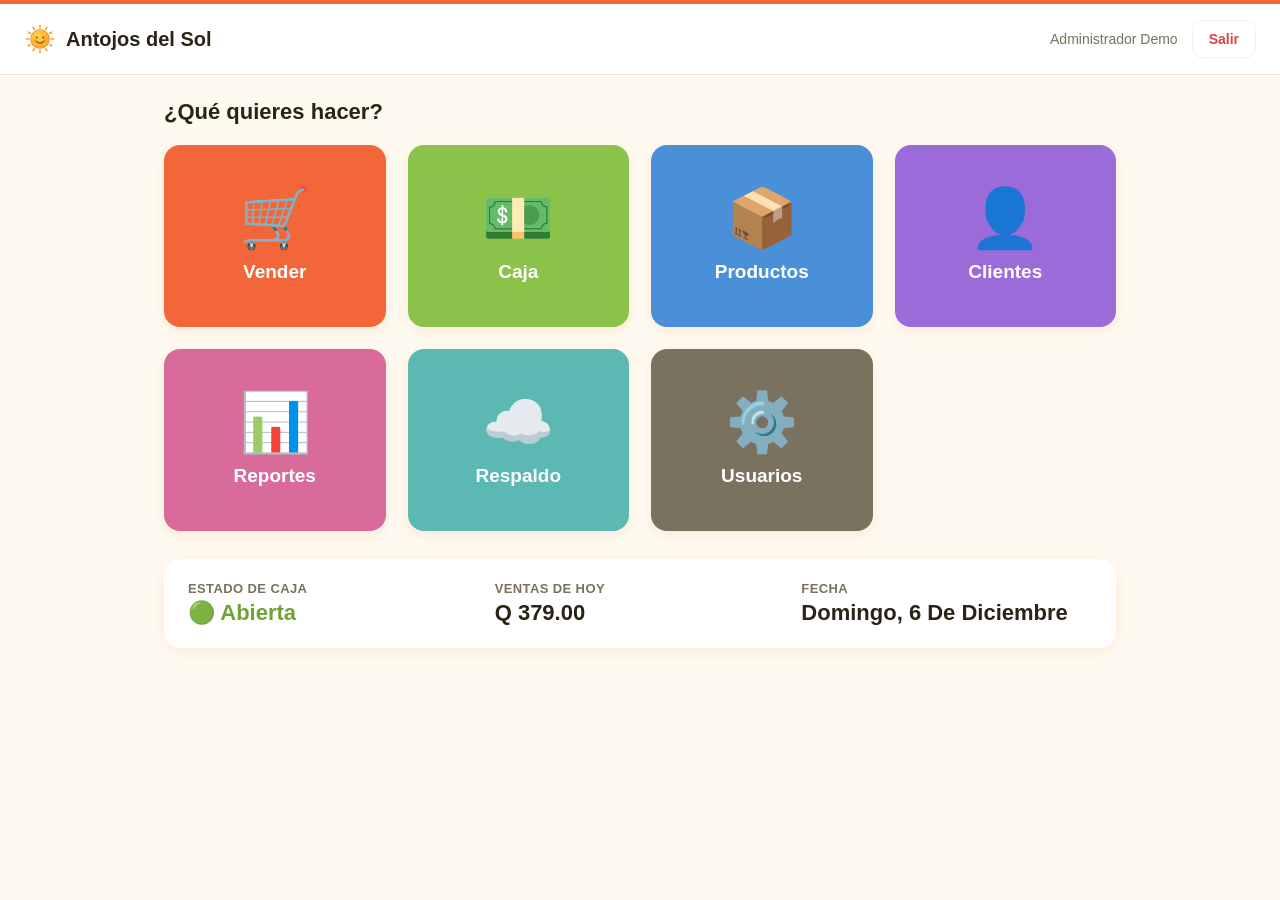
==== index.html @ 542bcf01 "Demo Antojos del Sol: POS rapido sin codigos de vendedor, 14 productos con ilustraciones Co-Authored" ====
<!DOCTYPE html>
<html lang="es">
<head>
  <meta charset="UTF-8" />
  <meta name="viewport" content="width=device-width, initial-scale=1, maximum-scale=1, user-scalable=no, viewport-fit=cover" />
  <title>Antojos del Sol - Control de Ventas</title>

  <link rel="manifest" href="manifest.json" />
  <meta name="theme-color" content="#f2663a" />

  <!-- Soporte específico para "Agregar a inicio" en iOS/Safari -->
  <meta name="apple-mobile-web-app-capable" content="yes" />
  <meta name="apple-mobile-web-app-status-bar-style" content="black-translucent" />
  <meta name="apple-mobile-web-app-title" content="Antojos del Sol" />
  <link rel="apple-touch-icon" href="icons/icon-192.png" />

  <link rel="stylesheet" href="css/styles.css" />
</head>
<body>
  <div class="pantalla-login">
    <div class="tarjeta-login">
      <div class="tarjeta-login__logo">
        <img src="icons/logo.png" alt="Antojos del Sol" class="logo-imagen" />
      </div>
      <h1 id="titulo-app">Iniciar sesión</h1>
      <p class="subtitulo" id="subtitulo-app">Antojos del Sol</p>

      <!-- Login normal -->
      <form id="form-login" class="oculto">
        <div class="mensaje-error" id="error-login"></div>

        <div class="campo">
          <label for="login-usuario">Usuario</label>
          <input type="text" id="login-usuario" autocomplete="username" autocapitalize="none" required />
        </div>

        <div class="campo">
          <label for="login-password">Contraseña</label>
          <input type="password" id="login-password" autocomplete="current-password" required />
        </div>

        <button type="submit" class="boton boton-primario">Entrar</button>
      </form>

      <!-- Primer arranque: crear cuenta de dueña -->
      <form id="form-setup" class="oculto">
        <div class="mensaje-error" id="error-setup"></div>

        <div class="campo">
          <label for="setup-nombre">Tu nombre</label>
          <input type="text" id="setup-nombre" autocomplete="name" required />
        </div>

        <div class="campo">
          <label for="setup-usuario">Usuario</label>
          <input type="text" id="setup-usuario" autocomplete="username" autocapitalize="none" required />
        </div>

        <div class="campo">
          <label for="setup-password">Contraseña</label>
          <input type="password" id="setup-password" autocomplete="new-password" required />
        </div>

        <div class="campo">
          <label for="setup-password-confirma">Confirmar contraseña</label>
          <input type="password" id="setup-password-confirma" autocomplete="new-password" required />
        </div>

        <button type="submit" class="boton boton-primario">Crear cuenta y entrar</button>
      </form>

      <p class="pie-login">Versión de demostración · Administrador: <b>demo</b> / <b>demo</b> · Cajero: <b>caja</b> / <b>caja</b></p>
      <p class="pie-login"><button type="button" id="boton-restablecer-demo" style="background:none;border:0;color:inherit;text-decoration:underline;font-size:inherit;padding:0">Restablecer datos de ejemplo</button></p>
    </div>
  </div>

  <script src="js/sha256.js"></script>
  <script src="js/db.js"></script>
  <script src="js/auth.js"></script>
  <script src="js/demo-seed.js"></script>
  <script src="js/app.js"></script>
  <script src="js/registrar-sw.js"></script>
</body>
</html>
---- css/styles.css ----
:root {
  --color-primario: #f2663a;       /* naranja Antojos del Sol, suavizado */
  --color-primario-oscuro: #d4502a;
  --color-acento: #8bc34a;          /* verde claro del logo */
  --color-acento-oscuro: #6fa332;
  --color-fondo: #fffaf0;           /* crema cálido, no blanco frío */
  --color-superficie: #ffffff;
  --color-texto: #2b2416;
  --color-texto-suave: #7a715f;
  --color-borde: #f0e4c8;
  --color-error: #d64545;
  --color-error-fondo: #fdeceb;
  --radio: 16px;
  --sombra: 0 4px 14px rgba(200, 90, 40, 0.10);
}

* {
  box-sizing: border-box;
}

.oculto {
  display: none !important;
}

html, body {
  height: 100%;
  margin: 0;
}

body {
  font-family: -apple-system, BlinkMacSystemFont, "Segoe UI", Roboto, sans-serif;
  background: var(--color-fondo);
  color: var(--color-texto);
  -webkit-tap-highlight-color: transparent;
  overscroll-behavior: none;
  user-select: none;
}

button, input, select {
  font-family: inherit;
}

/* ---------- Login ---------- */

.pantalla-login {
  min-height: 100vh;
  display: flex;
  align-items: center;
  justify-content: center;
  padding: 24px;
}

.tarjeta-login {
  width: 100%;
  max-width: 440px;
  background: var(--color-superficie);
  border-radius: var(--radio);
  box-shadow: var(--sombra);
  padding: 40px 36px;
}

.tarjeta-login__logo {
  text-align: center;
  margin-bottom: 8px;
}

.tarjeta-login__logo .icono {
  font-size: 48px;
  line-height: 1;
}

.logo-imagen {
  width: 84px;
  height: 84px;
  border-radius: 50%;
  object-fit: cover;
  box-shadow: var(--sombra);
}

.logo-imagen--header {
  width: 32px;
  height: 32px;
  border-radius: 50%;
  object-fit: cover;
  flex-shrink: 0;
}

.tarjeta-login h1 {
  text-align: center;
  font-size: 24px;
  margin: 8px 0 4px;
}

.tarjeta-login .subtitulo {
  text-align: center;
  color: var(--color-texto-suave);
  font-size: 15px;
  margin: 0 0 28px;
}

.campo {
  margin-bottom: 18px;
}

.campo label {
  display: block;
  font-size: 14px;
  font-weight: 600;
  margin-bottom: 6px;
  color: var(--color-texto);
}

.campo input,
.campo select {
  width: 100%;
  padding: 16px 16px;
  font-size: 17px;
  border: 1.5px solid var(--color-borde);
  border-radius: 10px;
  background: var(--color-fondo);
  color: var(--color-texto);
  outline: none;
  transition: border-color 0.15s ease;
}

.campo input:focus,
.campo select:focus {
  border-color: var(--color-primario);
  background: var(--color-superficie);
}

.boton {
  display: block;
  width: 100%;
  padding: 17px;
  font-size: 17px;
  font-weight: 700;
  border: none;
  border-radius: 10px;
  cursor: pointer;
  touch-action: manipulation;
}

.boton-primario {
  background: var(--color-primario);
  color: #fff;
  margin-top: 8px;
}

.boton-primario:active {
  background: var(--color-primario-oscuro);
}

.boton-secundario {
  background: transparent;
  color: var(--color-primario);
  margin-top: 10px;
}

.mensaje-error {
  background: var(--color-error-fondo);
  color: var(--color-error);
  padding: 12px 14px;
  border-radius: 10px;
  font-size: 14px;
  margin-bottom: 18px;
  display: none;
}

.mensaje-error.visible {
  display: block;
}

.pie-login {
  text-align: center;
  margin-top: 22px;
  font-size: 13px;
  color: var(--color-texto-suave);
}

/* ---------- App shell (header + nav) ---------- */

.app-shell {
  min-height: 100vh;
  display: flex;
  flex-direction: column;
}

.app-header {
  background: var(--color-superficie);
  border-bottom: 1px solid var(--color-borde);
  border-top: 4px solid var(--color-primario);
  padding: 16px 24px;
  display: flex;
  align-items: center;
  justify-content: space-between;
  flex-wrap: wrap;
  gap: 12px;
}

.app-header__izquierda {
  display: flex;
  align-items: center;
  gap: 10px;
}

.app-header__titulo {
  font-size: 20px;
  font-weight: 800;
  margin: 0;
}

.app-nav {
  display: flex;
  gap: 8px;
  flex-wrap: wrap;
}

.app-nav a {
  text-decoration: none;
  color: var(--color-texto-suave);
  font-weight: 600;
  font-size: 15px;
  padding: 10px 14px;
  border-radius: 10px;
}

.app-nav a.activo {
  background: var(--color-acento);
  color: #fff;
}

.app-header__derecha {
  display: flex;
  align-items: center;
  gap: 14px;
}

.app-header__usuario {
  font-size: 14px;
  color: var(--color-texto-suave);
}

.boton-salir {
  background: transparent;
  color: var(--color-error);
  border: 1.5px solid var(--color-error-fondo);
  border-radius: 10px;
  padding: 10px 16px;
  font-weight: 700;
  font-size: 14px;
  cursor: pointer;
}

.app-main {
  flex: 1;
  padding: 24px;
  max-width: 1000px;
  width: 100%;
  margin: 0 auto;
}

.app-main__header {
  display: flex;
  align-items: center;
  justify-content: space-between;
  margin-bottom: 20px;
  gap: 12px;
  flex-wrap: wrap;
}

.app-main__header h2 {
  margin: 0;
  font-size: 22px;
}

.boton-ancho-auto {
  width: auto;
  padding: 15px 24px;
}

/* ---------- Lista de productos ---------- */

.lista-tarjetas {
  display: flex;
  flex-direction: column;
  gap: 12px;
}

.tarjeta-producto {
  background: var(--color-superficie);
  border-radius: var(--radio);
  box-shadow: var(--sombra);
  padding: 18px 20px;
  display: flex;
  align-items: center;
  justify-content: space-between;
  gap: 16px;
}

.tarjeta-producto__info {
  min-width: 0;
}

.tarjeta-producto__nombre {
  font-size: 18px;
  font-weight: 700;
  margin: 0 0 4px;
  overflow-wrap: break-word;
}

.tarjeta-producto__categoria {
  display: inline-block;
  background: var(--color-fondo);
  color: var(--color-texto-suave);
  font-size: 12px;
  font-weight: 600;
  padding: 3px 10px;
  border-radius: 999px;
  margin-right: 8px;
}

.tarjeta-producto__precio {
  font-size: 16px;
  font-weight: 700;
  color: var(--color-primario);
}

.tarjeta-producto__acciones {
  display: flex;
  gap: 8px;
  flex-shrink: 0;
}

.boton-icono {
  width: 48px;
  height: 48px;
  border-radius: 10px;
  border: 1.5px solid var(--color-borde);
  background: var(--color-fondo);
  font-size: 20px;
  cursor: pointer;
  display: flex;
  align-items: center;
  justify-content: center;
}

.boton-icono--eliminar {
  border-color: var(--color-error-fondo);
  background: var(--color-error-fondo);
}

.estado-vacio {
  text-align: center;
  padding: 60px 20px;
  color: var(--color-texto-suave);
}

.estado-vacio .icono {
  font-size: 48px;
  display: block;
  margin-bottom: 12px;
}

/* ---------- Modal ---------- */

.fondo-modal {
  position: fixed;
  inset: 0;
  background: rgba(15, 20, 35, 0.45);
  display: flex;
  align-items: center;
  justify-content: center;
  padding: 24px;
  z-index: 100;
}

.tarjeta-modal {
  position: relative;
  width: 100%;
  max-width: 460px;
  background: var(--color-superficie);
  border-radius: var(--radio);
  padding: 32px;
  box-shadow: var(--sombra);
  max-height: 90vh;
  overflow-y: auto;
}

.boton-cerrar-modal-x {
  position: absolute;
  top: 14px;
  right: 14px;
  width: 36px;
  height: 36px;
  border-radius: 50%;
  border: none;
  background: var(--color-fondo);
  color: var(--color-texto-suave);
  font-size: 18px;
  line-height: 1;
  cursor: pointer;
  touch-action: manipulation;
  display: flex;
  align-items: center;
  justify-content: center;
  z-index: 1;
}

.boton-cerrar-modal-x:active {
  background: var(--color-borde);
}

.tarjeta-modal h3 {
  margin: 0 0 20px;
  font-size: 20px;
}

.modal-acciones {
  display: flex;
  gap: 10px;
  margin-top: 6px;
}

.modal-acciones .boton {
  margin-top: 0;
}

/* ---------- Venta / Recibo ---------- */

.app-main--venta {
  max-width: 1200px;
}

.venta-layout {
  display: flex;
  gap: 20px;
  align-items: flex-start;
}

.venta-productos {
  flex: 1;
  min-width: 0;
}

.venta-categorias {
  display: flex;
  gap: 8px;
  flex-wrap: wrap;
  margin-bottom: 16px;
}

.chip-categoria {
  border: 1.5px solid var(--color-borde);
  background: var(--color-superficie);
  color: var(--color-texto-suave);
  font-weight: 600;
  font-size: 14px;
  padding: 9px 16px;
  border-radius: 999px;
  cursor: pointer;
  touch-action: manipulation;
}

.chip-categoria.activo {
  background: var(--color-acento);
  border-color: var(--color-acento);
  color: #fff;
}

.venta-grilla {
  display: grid;
  grid-template-columns: repeat(auto-fill, minmax(140px, 1fr));
  gap: 12px;
  /* Dejar espacio para hacer scroll de la grilla sin perder de vista el
     carrito, que siempre queda fijo a la par (ver .venta-carrito). */
  max-height: calc(100vh - 220px);
  overflow-y: auto;
  padding-right: 4px;
}

.tarjeta-venta-producto {
  min-height: 90px;
  background: var(--color-superficie);
  border: 1.5px solid var(--color-borde);
  border-radius: var(--radio);
  box-shadow: var(--sombra);
  padding: 14px;
  display: flex;
  flex-direction: column;
  justify-content: center;
  align-items: flex-start;
  gap: 6px;
  cursor: pointer;
  touch-action: manipulation;
  text-align: left;
  overflow: hidden;
}

.tarjeta-venta-producto__foto {
  width: 100%;
  height: 90px;
  object-fit: cover;
  border-radius: 10px;
  margin: -14px -14px 4px -14px;
  width: calc(100% + 28px);
}

.tarjeta-venta-producto:active {
  background: var(--color-fondo);
  border-color: var(--color-primario);
}

.tarjeta-venta-producto__nombre {
  font-size: 16px;
  font-weight: 700;
  overflow-wrap: break-word;
}

.tarjeta-venta-producto__precio {
  font-size: 15px;
  font-weight: 700;
  color: var(--color-primario);
}

.venta-carrito {
  width: 320px;
  flex-shrink: 0;
  background: var(--color-superficie);
  border-radius: var(--radio);
  box-shadow: var(--sombra);
  padding: 20px;
  position: sticky;
  top: 20px;
  display: flex;
  flex-direction: column;
  gap: 14px;
}

.venta-carrito__titulo {
  margin: 0;
  font-size: 18px;
}

.carrito-lista {
  display: flex;
  flex-direction: column;
  gap: 12px;
  max-height: 40vh;
  overflow-y: auto;
}

.carrito-linea {
  display: grid;
  grid-template-columns: 1fr auto;
  grid-template-rows: auto auto;
  row-gap: 6px;
  align-items: center;
  border-bottom: 1px solid var(--color-borde);
  padding-bottom: 10px;
}

.carrito-linea__info {
  grid-column: 1;
  grid-row: 1;
  display: flex;
  flex-direction: column;
  min-width: 0;
}

.carrito-linea__nombre {
  font-size: 15px;
  font-weight: 700;
  overflow-wrap: break-word;
}

.carrito-linea__precio {
  font-size: 12px;
  color: var(--color-texto-suave);
}

.carrito-linea__subtotal {
  grid-column: 2;
  grid-row: 1;
  font-weight: 700;
  color: var(--color-primario);
  white-space: nowrap;
}

.carrito-linea__stepper {
  grid-column: 1;
  grid-row: 2;
  display: flex;
  align-items: center;
  gap: 10px;
}

.boton-stepper {
  width: 44px;
  height: 44px;
  border-radius: 10px;
  border: 1.5px solid var(--color-borde);
  background: var(--color-fondo);
  font-size: 22px;
  font-weight: 700;
  cursor: pointer;
  touch-action: manipulation;
}

.carrito-linea__cantidad {
  min-width: 24px;
  text-align: center;
  font-weight: 700;
  font-size: 16px;
}

.carrito-linea__eliminar {
  grid-column: 2;
  grid-row: 2;
  justify-self: end;
  width: 40px;
  height: 40px;
}

.carrito-total {
  display: flex;
  justify-content: space-between;
  align-items: center;
  font-size: 20px;
  font-weight: 800;
  padding-top: 6px;
  border-top: 2px solid var(--color-borde);
}

.metodo-pago {
  display: flex;
  gap: 8px;
}

.chip-pago {
  flex: 1;
  border: 1.5px solid var(--color-borde);
  background: var(--color-fondo);
  color: var(--color-texto);
  font-weight: 700;
  font-size: 13px;
  padding: 12px 6px;
  border-radius: 10px;
  cursor: pointer;
  touch-action: manipulation;
}

.chip-pago.activo {
  background: var(--color-primario);
  border-color: var(--color-primario);
  color: #fff;
}

.venta-carrito .boton {
  margin-top: 0;
}

.tarjeta-recibo {
  max-width: 420px;
}

.recibo-contenido {
  font-size: 14px;
}

.recibo-titulo {
  text-align: center;
  margin: 0 0 8px;
  font-size: 20px;
}

.recibo-meta {
  text-align: center;
  margin: 0 0 4px;
  color: var(--color-texto-suave);
  font-size: 13px;
}

.recibo-separador {
  border: none;
  border-top: 1px dashed var(--color-borde);
  margin: 14px 0;
}

.recibo-lineas {
  display: flex;
  flex-direction: column;
  gap: 6px;
}

.recibo-linea {
  display: flex;
  justify-content: space-between;
  gap: 10px;
  font-size: 13px;
}

.recibo-total {
  display: flex;
  justify-content: space-between;
  font-size: 20px;
  font-weight: 800;
}

.recibo-metodo {
  text-align: center;
  margin: 12px 0 0;
  font-size: 13px;
}

.recibo-gracias {
  text-align: center;
  margin: 8px 0 0;
  font-style: italic;
  color: var(--color-texto-suave);
}

.enlace-descarga {
  display: block;
  text-align: center;
  margin-top: 12px;
  color: var(--color-primario);
  font-weight: 700;
  text-decoration: none;
}

/* El iPad (dispositivo objetivo de esta app) nunca baja de 744px de ancho
   ni en vertical, así que este apilado solo debería afectar a un celular
   angosto usado por accidente — el carrito se mantiene siempre a la par
   de la grilla de productos en el iPad, sin importar cuántos productos
   haya en el catálogo. */
@media (max-width: 620px) {
  .venta-layout {
    flex-direction: column;
  }

  .venta-carrito {
    width: 100%;
    position: static;
  }

  .venta-grilla {
    max-height: none;
    overflow-y: visible;
  }

  .carrito-lista {
    max-height: none;
  }
}

/* ---------- Reportes ---------- */

.tarjetas-resumen {
  display: flex;
  flex-wrap: wrap;
  gap: 16px;
  margin-bottom: 20px;
}

.tarjeta-resumen {
  flex: 1 1 200px;
  background: var(--color-superficie);
  border-radius: var(--radio);
  box-shadow: var(--sombra);
  padding: 20px 22px;
  display: flex;
  flex-direction: column;
  gap: 4px;
}

.tarjeta-resumen__etiqueta {
  font-size: 14px;
  color: var(--color-texto-suave);
  font-weight: 600;
  text-transform: uppercase;
  letter-spacing: 0.03em;
}

.tarjeta-resumen__total {
  font-size: 28px;
  font-weight: 700;
  color: var(--color-primario-oscuro);
}

.tarjeta-resumen__cantidad {
  font-size: 14px;
  color: var(--color-texto-suave);
}

.tarjeta-resumen--ganancia {
  border: 1.5px solid var(--color-acento);
}

.tarjeta-resumen--ganancia .tarjeta-resumen__total {
  color: var(--color-acento-oscuro);
}

.pestanas-periodo {
  display: flex;
  gap: 8px;
  margin-bottom: 16px;
}

.pestana-periodo {
  border: 1px solid var(--color-borde);
  background: var(--color-superficie);
  color: var(--color-texto);
  border-radius: 999px;
  padding: 8px 18px;
  font-size: 15px;
  font-weight: 600;
  cursor: pointer;
}

.pestana-periodo.activo {
  background: var(--color-primario);
  border-color: var(--color-primario);
  color: #fff;
}

.tabla-reportes-envoltorio {
  background: var(--color-superficie);
  border-radius: var(--radio);
  box-shadow: var(--sombra);
  overflow-x: auto;
}

.tabla-reportes {
  width: 100%;
  border-collapse: collapse;
  font-size: 15px;
}

.tabla-reportes th,
.tabla-reportes td {
  text-align: left;
  padding: 12px 16px;
  border-bottom: 1px solid var(--color-borde);
  white-space: nowrap;
}

.tabla-reportes th {
  color: var(--color-texto-suave);
  font-size: 13px;
  text-transform: uppercase;
  letter-spacing: 0.03em;
  font-weight: 600;
}

.tabla-reportes tbody tr:last-child td {
  border-bottom: none;
}

@media (max-width: 640px) {
  .tarjetas-resumen {
    flex-direction: column;
  }
}

/* ---------- Usuarios ---------- */

.tarjeta-usuario {
  flex-wrap: wrap;
}

.tarjeta-usuario__insignias {
  display: flex;
  gap: 8px;
  margin-top: 8px;
  flex-wrap: wrap;
}

.insignia-rol {
  display: inline-block;
  font-size: 12px;
  font-weight: 700;
  padding: 4px 12px;
  border-radius: 999px;
}

.insignia-rol--duena {
  background: var(--color-primario);
  color: #fff;
}

.insignia-rol--empleado {
  background: var(--color-acento);
  color: #fff;
}

.insignia-estado {
  display: inline-block;
  font-size: 12px;
  font-weight: 700;
  padding: 4px 12px;
  border-radius: 999px;
}

.insignia-estado--activo {
  background: #e6f4d9;
  color: var(--color-acento-oscuro);
}

.insignia-estado--inactivo {
  background: var(--color-error-fondo);
  color: var(--color-error);
}

.nota-password {
  font-size: 13px;
  color: var(--color-texto-suave);
  margin: -10px 0 18px;
}

.campo-checkbox label {
  display: flex;
  align-items: center;
  gap: 10px;
  font-weight: 600;
  cursor: pointer;
}

.campo-checkbox input[type="checkbox"] {
  width: 20px;
  height: 20px;
}

/* ---------- Caja ---------- */

.tarjeta-caja {
  background: var(--color-superficie);
  border-radius: var(--radio);
  box-shadow: var(--sombra);
  padding: 28px 26px;
  margin-bottom: 20px;
}

.tarjeta-caja h3 {
  margin: 0 0 16px;
  font-size: 19px;
}

.caja-estado-vacio {
  text-align: center;
  padding: 20px 10px 8px;
}

.caja-estado-vacio .icono {
  font-size: 48px;
  display: block;
  margin-bottom: 12px;
}

.caja-estado-vacio p {
  color: var(--color-texto-suave);
  margin: 0 0 22px;
}

.caja-info-lista {
  display: flex;
  flex-direction: column;
  gap: 10px;
  margin-bottom: 20px;
}

.caja-info-fila {
  display: flex;
  justify-content: space-between;
  align-items: center;
  font-size: 15px;
  padding-bottom: 10px;
  border-bottom: 1px solid var(--color-borde);
}

.caja-info-fila:last-child {
  border-bottom: none;
  padding-bottom: 0;
}

.caja-info-fila span:first-child {
  color: var(--color-texto-suave);
  font-weight: 600;
}

.caja-info-fila span:last-child {
  font-weight: 700;
}

.caja-resumen-grid {
  display: grid;
  grid-template-columns: repeat(auto-fit, minmax(150px, 1fr));
  gap: 14px;
  margin-bottom: 22px;
}

.caja-resumen-item {
  background: var(--color-fondo);
  border-radius: 12px;
  padding: 14px 16px;
  display: flex;
  flex-direction: column;
  gap: 4px;
}

.caja-resumen-item__etiqueta {
  font-size: 12px;
  color: var(--color-texto-suave);
  font-weight: 600;
  text-transform: uppercase;
  letter-spacing: 0.03em;
}

.caja-resumen-item__valor {
  font-size: 19px;
  font-weight: 700;
  color: var(--color-primario-oscuro);
}

.caja-resumen-item--esperado .caja-resumen-item__valor {
  color: var(--color-acento-oscuro);
}

.caja-resultado-cierre {
  text-align: center;
  padding: 18px;
  border-radius: 12px;
  background: var(--color-fondo);
  margin: 6px 0 20px;
}

.caja-resultado-cierre__titulo {
  font-size: 18px;
  font-weight: 800;
  margin: 0 0 4px;
}

.caja-resultado-cierre__detalle {
  font-size: 14px;
  color: var(--color-texto-suave);
  margin: 0;
}

.caja-resultado-cierre--falta .caja-resultado-cierre__titulo {
  color: var(--color-error);
}

.caja-resultado-cierre--sobra .caja-resultado-cierre__titulo {
  color: var(--color-primario-oscuro);
}

.caja-resultado-cierre--exacto .caja-resultado-cierre__titulo {
  color: var(--color-acento-oscuro);
}

.caja-diferencia--falta {
  color: var(--color-error);
  font-weight: 700;
}

.caja-diferencia--sobra {
  color: var(--color-acento-oscuro);
  font-weight: 700;
}

.caja-diferencia--exacto {
  color: var(--color-texto-suave);
  font-weight: 700;
}

/* ---------- Fotos de producto ---------- */

.tarjeta-producto:has(.tarjeta-producto__miniatura) .tarjeta-producto__info {
  flex: 1;
  min-width: 0;
}

.tarjeta-producto__miniatura {
  width: 56px;
  height: 56px;
  border-radius: 10px;
  object-fit: cover;
  flex-shrink: 0;
  background: var(--color-fondo);
}

.tarjeta-producto__miniatura--vacia {
  display: flex;
  align-items: center;
  justify-content: center;
  font-size: 24px;
}

.foto-preview {
  display: block;
  width: 100px;
  height: 100px;
  object-fit: cover;
  border-radius: 10px;
  margin-top: 10px;
  background: var(--color-fondo);
}

/* ---------- Domicilio y caja (venta) ---------- */

.aviso-caja-cerrada {
  max-width: 480px;
  margin: 60px auto;
  text-align: center;
  background: var(--color-superficie);
  border-radius: var(--radio);
  box-shadow: var(--sombra);
  padding: 40px 32px;
}

.aviso-caja-cerrada .icono {
  font-size: 44px;
  display: block;
  margin-bottom: 12px;
}

.aviso-caja-cerrada h2 {
  margin: 0 0 10px;
  font-size: 20px;
}

.aviso-caja-cerrada p {
  color: var(--color-texto-suave);
  margin: 0 0 20px;
  font-size: 14px;
}

.aviso-caja-cerrada .boton {
  display: inline-block;
  text-decoration: none;
}

.entrega-toggle {
  display: flex;
  gap: 8px;
  margin-bottom: 14px;
}

.chip-entrega {
  flex: 1;
  padding: 12px 8px;
  border: 1.5px solid var(--color-borde);
  border-radius: 10px;
  background: var(--color-fondo);
  color: var(--color-texto-suave);
  font-weight: 700;
  font-size: 14px;
  cursor: pointer;
  touch-action: manipulation;
}

.chip-entrega.activo {
  background: var(--color-primario);
  border-color: var(--color-primario);
  color: #fff;
}

.domicilio-campos {
  background: var(--color-fondo);
  border-radius: 10px;
  padding: 14px;
  margin-bottom: 14px;
  display: flex;
  flex-direction: column;
  gap: 10px;
}

.campo--compacto {
  margin-bottom: 0;
}

.campo--compacto label {
  font-size: 12px;
  margin-bottom: 4px;
}

.campo--compacto input {
  padding: 10px 12px;
  font-size: 14px;
}

.resultado-vuelto {
  margin-top: 8px;
  padding: 10px 12px;
  border-radius: var(--radio);
  font-weight: 800;
  font-size: 16px;
  text-align: center;
}

.resultado-vuelto--ok {
  background: #e3f5e8;
  color: #1e7a3d;
}

.resultado-vuelto--falta {
  background: var(--color-error-fondo, #fde8e8);
  color: var(--color-error, #b3261e);
}

.recibo-domicilio {
  background: var(--color-fondo);
  border-radius: 10px;
  padding: 10px 12px;
  margin: 10px 0;
  font-size: 13px;
  text-align: left;
}

.recibo-domicilio strong {
  display: block;
  margin-bottom: 4px;
}

.boton-quitar-foto {
  display: inline-block;
  margin-top: 8px;
  background: none;
  border: none;
  color: var(--color-error);
  font-size: 13px;
  font-weight: 600;
  cursor: pointer;
  padding: 4px 0;
}

/* ---------- Cancelar venta ---------- */

.boton-cancelar-venta {
  background: var(--color-error-fondo);
  color: var(--color-error);
  border: none;
  border-radius: var(--radio);
  padding: 6px 10px;
  font-size: 12px;
  font-weight: 600;
  cursor: pointer;
  white-space: nowrap;
}

.boton-cancelar-venta:active {
  opacity: 0.8;
}

.boton-reimprimir-recibo {
  background: var(--color-primario-fondo, #fdecd2);
  color: var(--color-primario, #c97a1a);
  border: none;
  border-radius: var(--radio);
  padding: 6px 10px;
  font-size: 12px;
  font-weight: 600;
  cursor: pointer;
  white-space: nowrap;
}

.boton-reimprimir-recibo:active {
  opacity: 0.8;
}

.etiqueta-venta-cancelada {
  display: inline-block;
  background: var(--color-error-fondo);
  color: var(--color-error);
  border-radius: var(--radio);
  padding: 4px 10px;
  font-size: 12px;
  font-weight: 600;
  white-space: nowrap;
}

.fila-venta-cancelada {
  text-decoration: line-through;
  opacity: 0.6;
}

.fila-venta-cancelada .etiqueta-venta-cancelada {
  text-decoration: none;
}

/* ---------- Gastos ---------- */

.nota-caja-abierta {
  background: var(--color-error-fondo);
  color: var(--color-error);
  border-radius: var(--radio);
  padding: 10px 14px;
  font-size: 13px;
  font-weight: 600;
  margin-bottom: 16px;
}

.gastos-total-tarjeta {
  background: transparent;
  padding: 0;
}

.gastos-total-tarjeta .caja-resumen-item__etiqueta {
  font-size: 14px;
}

.gastos-total-tarjeta .caja-resumen-item__valor {
  font-size: 28px;
}

.boton-eliminar-gasto {
  background: none;
  border: none;
  cursor: pointer;
  font-size: 16px;
  padding: 4px 8px;
  border-radius: 8px;
}

.boton-eliminar-gasto:hover {
  background: var(--color-error-fondo);
}

/* ---------- Respaldo ---------- */

.resumen-respaldo {
  background: var(--color-fondo, #f6f6f6);
  border-radius: 10px;
  padding: 12px 14px;
  font-size: 14px;
  margin-bottom: 18px;
}

.mensaje-error.mensaje-exito.visible {
  background: #e3f6e8;
  color: #1f7a3d;
}

.tarjeta-caja--peligro {
  border: 2px solid var(--color-error);
}

.aviso-peligro {
  background: var(--color-error-fondo);
  color: var(--color-error);
  border-radius: 10px;
  padding: 14px 16px;
  font-size: 14px;
  margin-bottom: 18px;
  line-height: 1.5;
}

/* ---------- Búsqueda de productos ---------- */

.buscador-productos {
  display: block;
  width: 100%;
  padding: 14px 16px;
  margin-bottom: 16px;
  font-size: 16px;
  font-family: inherit;
  color: inherit;
  background: #fff;
  border: 1.5px solid var(--color-borde);
  border-radius: 10px;
  box-sizing: border-box;
}

.buscador-productos:focus {
  outline: none;
  border-color: var(--color-primario);
}

.buscador-productos::-webkit-search-cancel-button {
  cursor: pointer;
}

/* ---------- Botones de foto (tomar / galería) ---------- */

.fila-botones-foto {
  display: flex;
  gap: 10px;
  margin-top: 4px;
}

.boton-foto-opcion {
  flex: 1;
  width: auto;
  padding: 14px 10px;
  font-size: 15px;
  margin-top: 0;
}

@media (max-width: 420px) {
  .fila-botones-foto {
    flex-direction: column;
  }
}

/* ---------- Clientes ---------- */

.campo textarea {
  width: 100%;
  padding: 16px 16px;
  font-size: 16px;
  font-family: inherit;
  border: 1.5px solid var(--color-borde);
  border-radius: 10px;
  background: var(--color-fondo);
  color: var(--color-texto);
  outline: none;
  resize: vertical;
  transition: border-color 0.15s ease;
}

.campo textarea:focus {
  border-color: var(--color-primario);
  background: var(--color-superficie);
}

.tarjeta-cliente__telefono {
  display: block;
  font-size: 14px;
  color: var(--color-texto-suave);
  margin-bottom: 2px;
}

.tarjeta-cliente__direccion {
  display: block;
  font-size: 13px;
  color: var(--color-texto-suave);
  overflow: hidden;
  text-overflow: ellipsis;
  white-space: nowrap;
  max-width: 100%;
}

/* ---------- Pantalla de inicio ---------- */

.inicio-grid {
  display: grid;
  grid-template-columns: repeat(auto-fill, minmax(200px, 1fr));
  gap: 22px;
}

.inicio-boton {
  display: flex;
  flex-direction: column;
  align-items: center;
  justify-content: center;
  gap: 14px;
  padding: 44px 16px;
  border-radius: var(--radio);
  box-shadow: var(--sombra);
  text-decoration: none;
  color: #fff;
  font-weight: 800;
  font-size: 19px;
  touch-action: manipulation;
  transition: transform 0.08s ease;
}

.inicio-boton:active {
  transform: scale(0.96);
}

.inicio-boton__icono {
  font-size: 58px;
  line-height: 1;
}

.inicio-boton--vender { background: var(--color-primario); }
.inicio-boton--caja { background: var(--color-acento); }
.inicio-boton--productos { background: #4a90d9; }
.inicio-boton--clientes { background: #9b6bd9; }
.inicio-boton--reportes { background: #d96b9b; }
.inicio-boton--respaldo { background: #5cb8b2; }
.inicio-boton--usuarios { background: #7a715f; }

/* ---------- Filtro de periodo específico (Reportes) ---------- */

.filtro-especifico-controles {
  margin-bottom: 16px;
}

.filtro-especifico-controles input,
.filtro-especifico-controles select {
  padding: 12px 14px;
  font-size: 15px;
  border: 1.5px solid var(--color-borde);
  border-radius: 10px;
  background: var(--color-superficie);
  color: var(--color-texto);
  outline: none;
  min-width: 200px;
}

.filtro-especifico-controles input:focus,
.filtro-especifico-controles select:focus {
  border-color: var(--color-primario);
}

/* ---------- Venta: cliente opcional, extras por línea, recibo ---------- */

.campo-cliente select#venta-cliente-select {
  width: 100%;
  padding: 10px 12px;
  font-size: 15px;
  border: 1.5px solid var(--color-borde);
  border-radius: 10px;
  background: var(--color-superficie);
  color: var(--color-texto);
  outline: none;
}

.campo-cliente select#venta-cliente-select:focus {
  border-color: var(--color-primario);
}

.carrito-linea__extra-boton {
  width: 44px;
  height: 44px;
  font-size: 18px;
  margin-left: 4px;
}

.carrito-linea__extra {
  display: block;
  font-size: 12px;
  color: var(--color-primario);
  font-weight: 600;
}

.carrito-linea__nota {
  display: block;
  font-size: 12px;
  font-style: italic;
  color: var(--color-texto-suave);
}

.tarjeta-extra-linea {
  max-width: 360px;
}

.recibo-linea-nota {
  font-size: 12px;
  font-style: italic;
  color: var(--color-texto-suave);
  margin: -4px 0 6px;
}

/* ===== Caja: movimientos, ventas del turno y detalle histórico ===== */

.caja-movimientos,
.caja-ventas-turno {
  margin-top: 24px;
  padding-top: 20px;
  border-top: 1px solid var(--color-borde, #e5e5e5);
}

.caja-movimientos h4,
.caja-ventas-turno h4 {
  margin: 0 0 12px;
}

.chip-selector {
  display: flex;
  gap: 8px;
  margin-bottom: 14px;
}

.chip-tipo-movimiento {
  flex: 1;
  padding: 10px 12px;
  border-radius: 999px;
  border: 2px solid var(--color-borde, #e5e5e5);
  background: #fff;
  font-size: 14px;
  font-weight: 600;
  cursor: pointer;
  transition: border-color 0.15s ease, background-color 0.15s ease;
}

.chip-tipo-movimiento--activo {
  border-color: var(--color-primario, #f2663a);
  background: rgba(245, 166, 35, 0.12);
}

.etiqueta-movimiento {
  display: inline-block;
  padding: 2px 8px;
  border-radius: 999px;
  font-size: 12px;
  font-weight: 600;
  white-space: nowrap;
}

.etiqueta-movimiento--gasto {
  background: rgba(220, 53, 69, 0.12);
  color: #b02a37;
}

.etiqueta-movimiento--ingreso {
  background: rgba(40, 167, 69, 0.12);
  color: #1e7e34;
}

.boton-eliminar-movimiento {
  background: none;
  border: none;
  cursor: pointer;
  font-size: 16px;
  padding: 4px 8px;
}

.fila-historial-caja {
  cursor: pointer;
}

.fila-historial-caja:hover {
  background: rgba(245, 166, 35, 0.08);
}

.tarjeta-modal--ancha {
  max-width: 720px;
  width: 100%;
  max-height: 85vh;
  overflow-y: auto;
}

/* ---------- Header sin pestañas (pantalla de Inicio) ---------- */

.app-header--inicio {
  justify-content: space-between;
}

.app-header--inicio .app-header__derecha {
  margin-left: auto;
}

/* ---------- Selector "+ botón" reutilizable (categoría, cliente) ---------- */

.fila-campo-mas-boton {
  display: flex;
  gap: 8px;
  align-items: center;
}

.fila-campo-mas-boton select {
  flex: 1;
  min-width: 0;
  padding: 16px;
  font-size: 17px;
  border: 1.5px solid var(--color-borde);
  border-radius: 10px;
  background: var(--color-fondo);
  color: var(--color-texto);
}

.boton-mas-circular {
  flex-shrink: 0;
  width: 52px;
  height: 52px;
  border-radius: 50%;
  border: none;
  background: var(--color-primario);
  color: #fff;
  font-size: 26px;
  font-weight: 700;
  line-height: 1;
  cursor: pointer;
  touch-action: manipulation;
  display: flex;
  align-items: center;
  justify-content: center;
}

.boton-mas-circular:active {
  background: var(--color-primario-oscuro);
}

.chip-entrega {
  font-size: 13px;
  padding: 12px 4px;
  line-height: 1.2;
}

.billetes-rapidos {
  display: flex;
  flex-wrap: wrap;
  gap: 6px;
  margin-bottom: 8px;
}

.chip-billete {
  flex: 1 1 auto;
  padding: 10px 8px;
  border: 1.5px solid var(--color-borde);
  border-radius: 10px;
  background: var(--color-superficie);
  color: var(--color-texto);
  font-weight: 700;
  font-size: 14px;
  cursor: pointer;
  touch-action: manipulation;
}

.chip-billete:active {
  background: var(--color-fondo);
  border-color: var(--color-primario);
}

.nota-pedidosya {
  margin: 0;
  font-size: 12px;
  color: var(--color-texto-suave);
}

.tarjeta-negocio {
  background: var(--color-superficie);
  border-radius: var(--radio);
  box-shadow: var(--sombra);
  padding: 18px 20px;
  margin-bottom: 24px;
  display: flex;
  flex-direction: column;
  gap: 12px;
}

.tarjeta-negocio h3 {
  margin: 0;
  font-size: 17px;
}

/* ---------- Ventana de código de vendedor (PIN) ---------- */

.pin-fondo {
  z-index: 1000;
}

.pin-tarjeta {
  max-width: 340px;
  text-align: center;
}

.pin-titulo {
  margin: 0 0 4px;
  font-size: 20px;
}

.pin-ayuda {
  margin: 0 0 16px;
  font-size: 13px;
  color: var(--color-texto-suave);
}

.pin-puntos {
  display: flex;
  justify-content: center;
  gap: 14px;
  margin-bottom: 10px;
}

.pin-puntos span {
  width: 18px;
  height: 18px;
  border-radius: 50%;
  border: 2px solid var(--color-borde);
  background: transparent;
}

.pin-puntos span.pin-punto--lleno {
  background: var(--color-primario);
  border-color: var(--color-primario);
}

.pin-puntos--error {
  animation: pin-sacudida 0.3s;
}

@keyframes pin-sacudida {
  0%, 100% { transform: translateX(0); }
  25% { transform: translateX(-8px); }
  75% { transform: translateX(8px); }
}

.pin-mensaje {
  min-height: 20px;
  margin-bottom: 8px;
  font-size: 13px;
  font-weight: 700;
  color: var(--color-error, #b3261e);
}

.pin-teclado {
  display: grid;
  grid-template-columns: repeat(3, 1fr);
  gap: 10px;
}

.pin-tecla {
  padding: 18px 0;
  font-size: 24px;
  font-weight: 800;
  border: 1.5px solid var(--color-borde);
  border-radius: 14px;
  background: var(--color-superficie);
  color: var(--color-texto);
  cursor: pointer;
  touch-action: manipulation;
}

.pin-tecla:active {
  background: var(--color-fondo);
  border-color: var(--color-primario);
}

.mensaje-exito {
  padding: 10px 12px;
  border-radius: var(--radio);
  background: #e3f5e8;
  color: #1e7a3d;
  font-weight: 700;
  font-size: 14px;
}

.pagos-electronicos {
  display: flex;
  flex-direction: column;
  gap: 16px;
  margin-bottom: 24px;
}

.pago-bloque {
  background: var(--color-superficie);
  border-radius: var(--radio);
  box-shadow: var(--sombra);
  padding: 18px 20px;
}

.pago-bloque__cabecera {
  display: flex;
  align-items: baseline;
  flex-wrap: wrap;
  gap: 8px 16px;
  margin-bottom: 12px;
}

.pago-bloque__titulo {
  font-size: 17px;
  font-weight: 800;
}

.pago-bloque__total {
  font-size: 22px;
  font-weight: 800;
  color: var(--color-primario);
}

.pago-bloque__cantidad,
.pago-bloque__vacio {
  font-size: 13px;
  color: var(--color-texto-suave);
  margin: 0;
}

.pago-bancos {
  display: flex;
  flex-wrap: wrap;
  gap: 8px;
  margin-bottom: 14px;
}

.pago-banco-chip {
  display: flex;
  flex-direction: column;
  gap: 2px;
  padding: 8px 12px;
  border-radius: var(--radio);
  background: var(--color-fondo);
  font-size: 13px;
}

.pagos-tabla-envoltorio {
  overflow-x: auto;
}

.venta-cliente-telefono {
  display: block;
  margin-top: 4px;
  font-size: 12px;
  color: var(--color-texto-suave);
}

.detalle-pago {
  font-size: 11px;
  color: var(--color-texto-suave);
}

.inicio-version {
  margin-top: 18px;
  text-align: center;
  font-size: 12px;
  color: var(--color-texto-suave);
}

/* ---------- Aviso de respaldo (pantalla de Inicio) ---------- */

.aviso-respaldo {
  display: flex;
  align-items: center;
  gap: 12px;
  flex-wrap: wrap;
  margin-bottom: 20px;
  padding: 14px 18px;
  background: var(--color-error-fondo, #fde8e8);
  color: var(--color-error, #b3261e);
  border-radius: var(--radio);
}

.aviso-respaldo__icono {
  font-size: 20px;
}

.aviso-respaldo__texto {
  flex: 1;
  min-width: 200px;
  font-size: 14px;
  font-weight: 600;
}

.aviso-respaldo__boton {
  background: var(--color-error, #b3261e);
  color: #fff;
  border-radius: var(--radio);
  padding: 8px 14px;
  font-size: 13px;
  font-weight: 700;
  text-decoration: none;
  white-space: nowrap;
}

.aviso-respaldo__cerrar {
  background: transparent;
  border: none;
  color: var(--color-error, #b3261e);
  font-size: 16px;
  font-weight: 700;
  cursor: pointer;
  padding: 4px 6px;
  line-height: 1;
}

/* ---------- Resumen de hoy (pantalla de Inicio) ---------- */

.resumen-hoy-inicio {
  display: flex;
  flex-wrap: wrap;
  gap: 16px;
  margin-top: 28px;
  padding: 22px 24px;
  background: var(--color-superficie);
  border-radius: var(--radio);
  box-shadow: var(--sombra);
}

.resumen-hoy-inicio__item {
  flex: 1 1 160px;
  display: flex;
  flex-direction: column;
  gap: 4px;
}

.resumen-hoy-inicio__etiqueta {
  font-size: 13px;
  font-weight: 600;
  color: var(--color-texto-suave);
  text-transform: uppercase;
  letter-spacing: 0.03em;
}

.resumen-hoy-inicio__valor {
  font-size: 22px;
  font-weight: 800;
  color: var(--color-texto);
  text-transform: capitalize;
}

.resumen-hoy-inicio__valor--ok {
  color: var(--color-acento-oscuro);
}

.resumen-hoy-inicio__valor--alerta {
  color: var(--color-error);
}

/* ---------- Selector de cliente compacto (Vender) ---------- */

.fila-campo-mas-boton--compacta select.select-compacto {
  padding: 10px 12px;
  font-size: 14px;
}

.boton-mas-circular--chico {
  width: 40px;
  height: 40px;
  font-size: 20px;
}

.domicilio-cliente-info {
  background: #e6f4d9;
  color: var(--color-acento-oscuro);
  border-radius: 10px;
  padding: 10px 14px;
  font-size: 14px;
  margin-bottom: 10px;
}

/* ---------- Total de ventas y nota de diferencia (Caja) ---------- */

.caja-resumen-item--total-ventas {
  background: #fff4e0;
  border: 1.5px solid var(--color-primario);
  border-radius: var(--radio);
  padding: 16px 18px;
  margin-bottom: 14px;
  display: flex;
  justify-content: space-between;
  align-items: center;
}

.caja-resumen-item--total-ventas .caja-resumen-item__etiqueta {
  font-size: 15px;
  font-weight: 700;
  color: var(--color-texto);
  text-transform: none;
}

.caja-resumen-item--total-ventas .caja-resumen-item__valor {
  font-size: 24px;
  color: var(--color-primario-oscuro);
}

.caja-info-fila--nota {
  align-items: flex-start;
}

.caja-info-fila--nota span:last-child {
  max-width: 60%;
  text-align: right;
  font-style: italic;
  color: var(--color-texto-suave);
}

#campo-motivo-diferencia textarea {
  width: 100%;
  padding: 12px;
  font-size: 15px;
  border: 1.5px solid var(--color-borde);
  border-radius: 10px;
  background: var(--color-fondo);
  color: var(--color-texto);
  resize: vertical;
}

.filtro-rango-fechas {
  display: flex;
  gap: 14px;
  flex-wrap: wrap;
  margin-bottom: 16px;
}

.filtro-rango-fechas .campo {
  margin-bottom: 0;
}

.subtitulo-seccion {
  margin: 4px 0 0;
  font-size: 13px;
  color: var(--color-texto-suave);
  max-width: 520px;
}
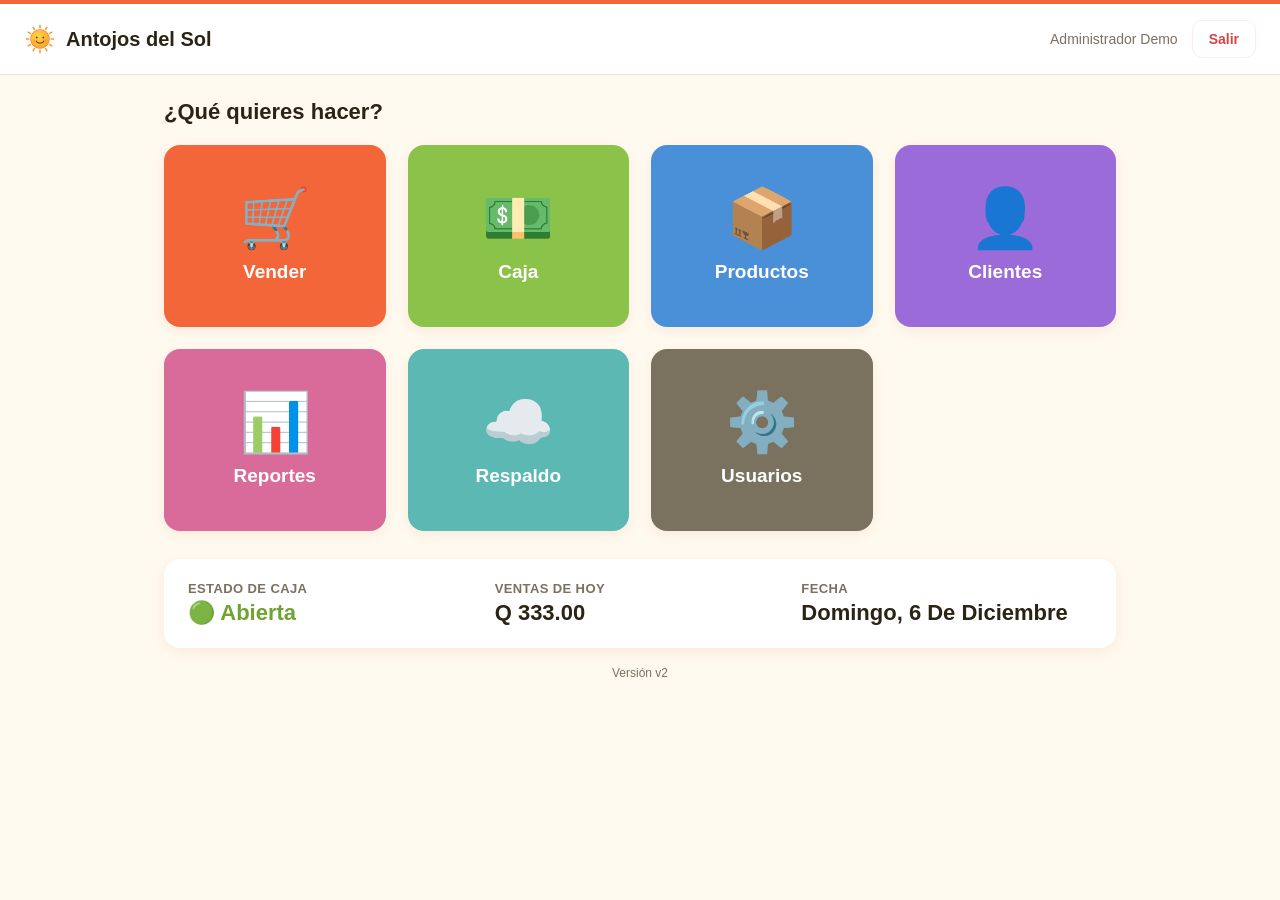
==== commit e866a80b: "v2: fotos reales (Wikimedia Commons) con creditos; usuario demo/demo; renueva datos de dispositivos " ====
--- a/index.html
+++ b/index.html
@@ -69,7 +69,7 @@
         <button type="submit" class="boton boton-primario">Crear cuenta y entrar</button>
       </form>
 
-      <p class="pie-login">Versión de demostración · Administrador: <b>demo</b> / <b>demo</b> · Cajero: <b>caja</b> / <b>caja</b></p>
+      <p class="pie-login">Versión de demostración · Usuario: <b>demo</b> · Contraseña: <b>demo</b></p>
       <p class="pie-login"><button type="button" id="boton-restablecer-demo" style="background:none;border:0;color:inherit;text-decoration:underline;font-size:inherit;padding:0">Restablecer datos de ejemplo</button></p>
     </div>
   </div>
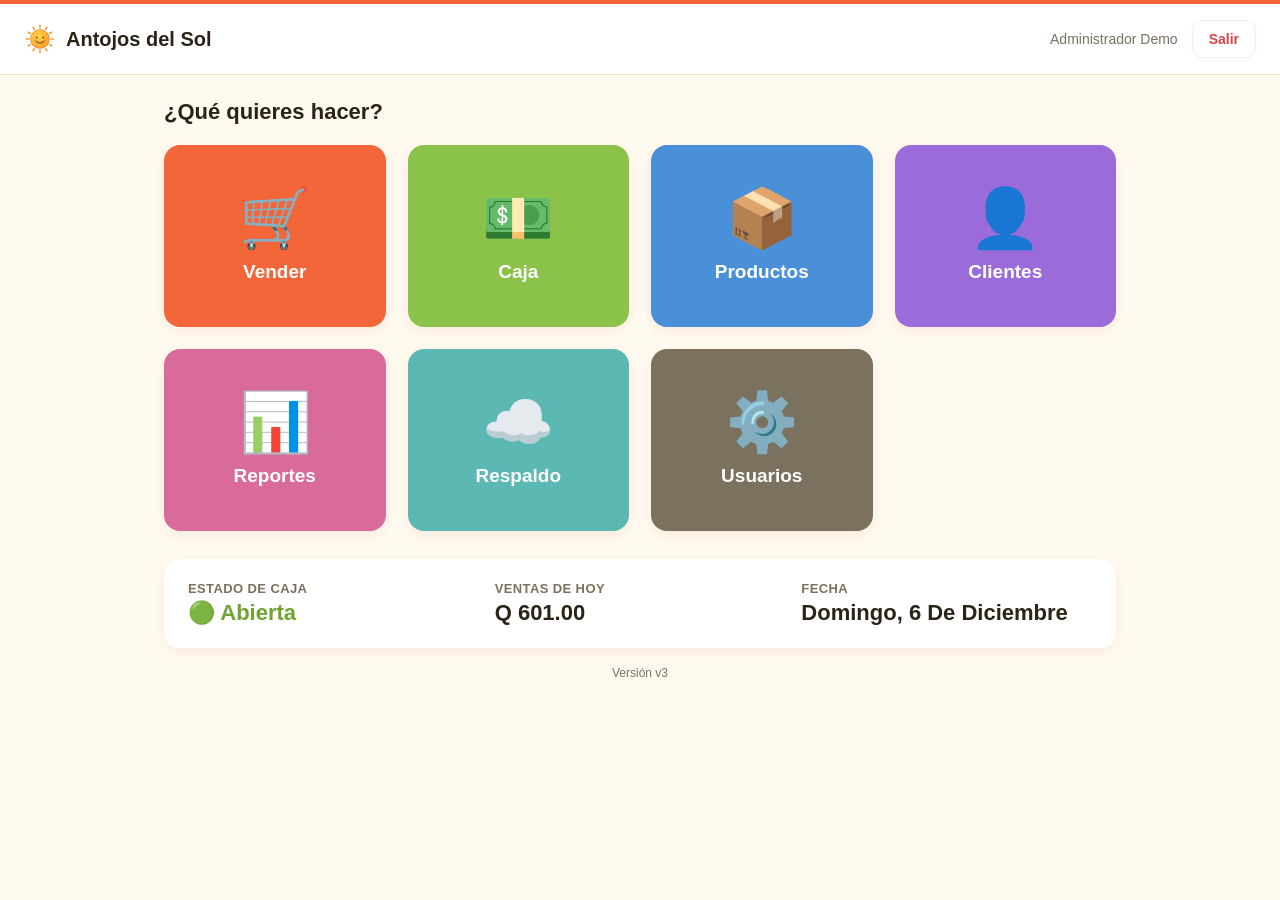
==== commit c2f5b88d: "v3: version para telefono (menu compacto, ticket inferior en Vender, modales, reportes) Co-Authored-" ====
--- a/index.html
+++ b/index.html
@@ -15,6 +15,7 @@
   <link rel="apple-touch-icon" href="icons/icon-192.png" />
 
   <link rel="stylesheet" href="css/styles.css" />
+  <link rel="stylesheet" href="css/movil.css" />
 </head>
 <body>
   <div class="pantalla-login">
--- a/css/movil.css
+++ b/css/movil.css
@@ -0,0 +1,98 @@
+/* ======================================================================
+   Teléfono (hasta 700px): menú compacto, ticket como panel inferior,
+   modales cómodos. En tablet y computadora no cambia nada.
+   ====================================================================== */
+.tarjeta-venta-producto { justify-content: flex-start; }
+
+.pestanas-periodo { flex-wrap: wrap; }
+
+.carrito-barra, .carrito-cerrar, .carrito-fondo { display: none; }
+
+@media (max-width: 700px) {
+  .app-header {
+    display: grid;
+    grid-template-columns: 1fr auto;
+    grid-template-areas: "izq der" "nav nav";
+    padding: 8px 12px 6px;
+    gap: 6px 8px;
+    border-top-width: 3px;
+  }
+  .app-header__izquierda { grid-area: izq; min-width: 0; }
+  .app-header__derecha { grid-area: der; gap: 8px; }
+  .app-nav { grid-area: nav; }
+  .app-header__usuario { display: none; }
+  .app-header__titulo { font-size: 17px; white-space: nowrap; overflow: hidden; text-overflow: ellipsis; }
+  .logo-imagen--header { width: 30px; height: 30px; }
+  .boton-salir { padding: 8px 14px; font-size: 14px; min-height: 40px; }
+
+  /* Menú en una sola fila que se desliza con el dedo */
+  .app-nav {
+    flex-wrap: nowrap;
+    overflow-x: auto;
+    gap: 4px;
+    margin: 0 -12px;
+    padding: 0 12px 4px;
+    scrollbar-width: none;
+    -webkit-overflow-scrolling: touch;
+  }
+  .app-nav::-webkit-scrollbar { display: none; }
+  .app-nav a { flex: none; padding: 9px 12px; font-size: 14px; white-space: nowrap; min-height: 40px; display: inline-flex; align-items: center; }
+
+  .app-main { padding: 14px 12px; }
+  .app-main--venta { padding-bottom: 92px; }
+  .app-main__header { flex-wrap: wrap; gap: 10px; }
+
+  /* Productos: 2 columnas parejas, foto siempre del mismo tamaño */
+  .venta-grilla { grid-template-columns: repeat(2, minmax(0, 1fr)); gap: 10px; max-height: none; overflow-y: visible; padding-right: 0; }
+  .tarjeta-venta-producto { padding: 10px; min-height: 0; gap: 4px; }
+  .tarjeta-venta-producto__foto { height: 104px; margin: -10px -10px 4px -10px; width: calc(100% + 20px); border-radius: 0; }
+  .tarjeta-venta-producto__nombre { font-size: 15px; line-height: 1.2; }
+  .venta-categorias { flex-wrap: nowrap; overflow-x: auto; margin: 0 -12px 12px; padding: 0 12px 4px; scrollbar-width: none; }
+  .venta-categorias::-webkit-scrollbar { display: none; }
+  .chip-categoria { flex: none; }
+
+  /* Ticket: panel que sube desde abajo */
+  .venta-layout { display: block; }
+  .venta-carrito {
+    position: fixed; left: 0; right: 0; bottom: 0; top: auto; width: 100%;
+    max-height: 90vh; max-height: 90dvh; overflow-y: auto; overscroll-behavior: contain;
+    border-radius: 20px 20px 0 0; z-index: 90; padding: 16px 16px 24px;
+    box-shadow: 0 -10px 34px rgba(0, 0, 0, 0.25);
+    transform: translateY(105%); visibility: hidden;
+    transition: transform 0.25s ease, visibility 0s linear 0.25s;
+  }
+  .venta-carrito.abierto { transform: translateY(0); visibility: visible; transition: transform 0.25s ease; }
+  .carrito-fondo { display: block; position: fixed; inset: 0; background: rgba(15, 20, 35, 0.45); z-index: 85; opacity: 0; pointer-events: none; transition: opacity 0.2s; }
+  .carrito-fondo.abierto { opacity: 1; pointer-events: auto; }
+  .carrito-cerrar { display: flex; align-self: flex-end; align-items: center; justify-content: center; min-height: 40px; padding: 0 14px; border: 1.5px solid var(--color-borde); background: var(--color-fondo); border-radius: 999px; font-weight: 700; color: var(--color-texto-suave); }
+  .carrito-barra {
+    display: flex; align-items: center; justify-content: space-between; gap: 12px;
+    position: fixed; left: 12px; right: 12px; bottom: calc(12px + env(safe-area-inset-bottom, 0px)); z-index: 80;
+    min-height: 56px; padding: 0 20px; border: none; border-radius: 16px;
+    background: var(--color-primario); color: #fff; font-size: 17px; font-weight: 800;
+    box-shadow: 0 8px 22px rgba(212, 80, 42, 0.45); touch-action: manipulation;
+  }
+  .carrito-barra.oculto { display: none; }
+  body.carrito-bloqueado { overflow: hidden; }
+
+  /* Modales */
+  .fondo-modal { padding: 10px; align-items: flex-end; }
+  .tarjeta-modal { padding: 22px 18px 20px; max-height: 92vh; max-height: 92dvh; border-radius: 20px; }
+  .tarjeta-modal h3 { margin-right: 40px; font-size: 18px; }
+  .boton-cerrar-modal-x { top: 10px; right: 10px; width: 40px; height: 40px; }
+  .modal-acciones { flex-wrap: wrap; }
+  .modal-acciones .boton { flex: 1 1 140px; }
+
+  .tarjeta-producto__precio { white-space: nowrap; }
+  .tarjetas-resumen { gap: 10px; }
+  .tarjeta-resumen { flex: none; padding: 14px 16px; }
+  .carrito-lista { flex: none; max-height: none; overflow: visible; }
+
+  .caja-resumen-item__etiqueta { overflow-wrap: anywhere; font-size: 12px; }
+  .tabla-reportes th, .tabla-reportes td { padding: 10px 8px; font-size: 14px; white-space: normal; }
+  .tabla-reportes th { font-size: 11px; }
+  .boton-reimprimir-recibo, .boton-cancelar-venta { min-height: 40px; white-space: nowrap; }
+
+  .pestana-periodo { padding: 9px 16px; }
+  .tarjeta-resumen__total { font-size: 24px; }
+}
